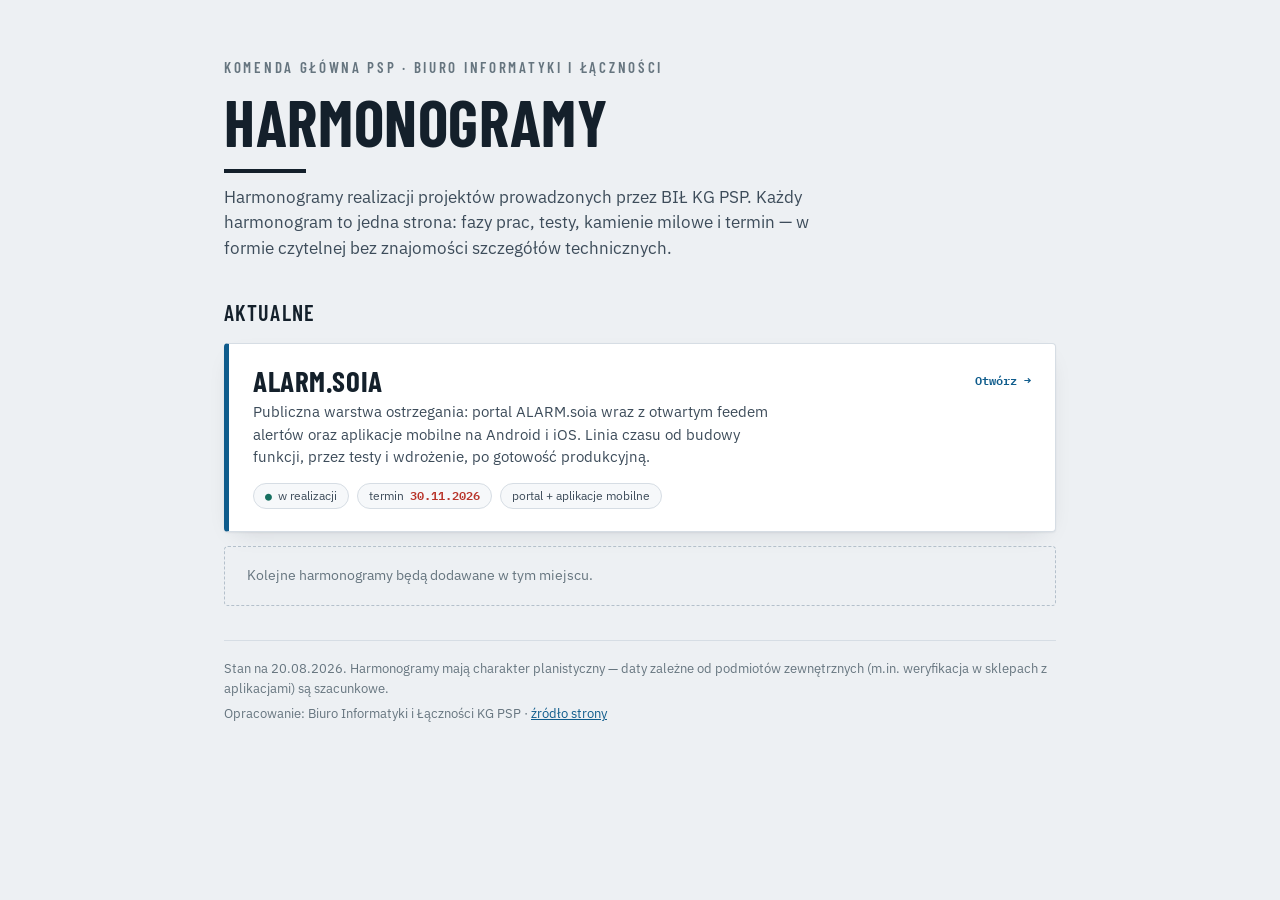
==== index.html @ 96dded9a "Harmonogram ALARM.soia — portal i aplikacje mobilne Strona GitHub Pages z harmonogramem produkcji AL" ====
<!doctype html>
<html lang="pl">
<head>
<meta charset="utf-8">
<meta name="viewport" content="width=device-width, initial-scale=1">
<title>Harmonogramy BIŁ KG PSP</title>
<meta name="description" content="Harmonogramy realizacji projektów prowadzonych przez Biuro Informatyki i Łączności Komendy Głównej Państwowej Straży Pożarnej.">
<meta name="author" content="Biuro Informatyki i Łączności KG PSP">
<meta property="og:type" content="website">
<meta property="og:title" content="Harmonogramy BIŁ KG PSP">
<meta property="og:description" content="Harmonogramy realizacji projektów Biura Informatyki i Łączności KG PSP.">
<meta property="og:url" content="https://kgpsp.github.io/harmonogramy/">
<meta property="og:locale" content="pl_PL">
<link rel="icon" href="data:image/svg+xml,<svg xmlns=%22http://www.w3.org/2000/svg%22 viewBox=%220 0 100 100%22><text y=%22.9em%22 font-size=%2290%22>🗓️</text></svg>">
<link rel="preconnect" href="https://fonts.googleapis.com">
<link rel="preconnect" href="https://fonts.gstatic.com" crossorigin>
<link rel="stylesheet" href="https://fonts.googleapis.com/css2?family=Barlow+Condensed:wght@500;600;700&family=IBM+Plex+Sans:wght@400;500;600&family=IBM+Plex+Mono:wght@400;500;600&display=swap">
<style>
:root{
  --paper:#EDF0F3; --surface:#FFFFFF; --surface-2:#F6F8FA;
  --ink:#14202B; --ink-2:#3D4C5A; --muted:#66757F;
  --rule:#D6DDE4; --rule-strong:#B4C0CB;
  --accent:#0F5C8C; --alarm:#B8342A; --ok:#166F60;
  --shadow:0 1px 2px rgba(20,32,43,.06), 0 8px 24px -12px rgba(20,32,43,.18);
}
@media (prefers-color-scheme: dark){
  :root:not([data-theme="light"]){
    --paper:#0E141A; --surface:#161E26; --surface-2:#1B242D;
    --ink:#E7ECF1; --ink-2:#C2CCD6; --muted:#93A2AF;
    --rule:#2A3742; --rule-strong:#3D4E5C;
    --accent:#5AA9DC; --alarm:#E4786B; --ok:#4CBDA4;
    --shadow:0 1px 2px rgba(0,0,0,.4), 0 10px 30px -14px rgba(0,0,0,.7);
  }
}
:root[data-theme="dark"]{
  --paper:#0E141A; --surface:#161E26; --surface-2:#1B242D;
  --ink:#E7ECF1; --ink-2:#C2CCD6; --muted:#93A2AF;
  --rule:#2A3742; --rule-strong:#3D4E5C;
  --accent:#5AA9DC; --alarm:#E4786B; --ok:#4CBDA4;
  --shadow:0 1px 2px rgba(0,0,0,.4), 0 10px 30px -14px rgba(0,0,0,.7);
}
*{box-sizing:border-box}
body{
  margin:0;background:var(--paper);color:var(--ink);
  font-family:"IBM Plex Sans","Segoe UI",system-ui,sans-serif;font-size:15px;line-height:1.55;
  -webkit-font-smoothing:antialiased;
}
.wrap{max-width:880px;margin:0 auto;padding:56px 24px 72px;display:flex;flex-direction:column;gap:34px}
h1,h2{margin:0;font-family:"Barlow Condensed","Arial Narrow",sans-serif;text-wrap:balance}
h1{font-size:clamp(40px,7vw,64px);font-weight:700;line-height:.96;text-transform:uppercase;letter-spacing:.01em}
h2{font-size:22px;font-weight:600;text-transform:uppercase;letter-spacing:.05em}
p{margin:0}
.eyebrow{font-family:"Barlow Condensed",sans-serif;font-size:15px;font-weight:600;text-transform:uppercase;letter-spacing:.18em;color:var(--muted)}
.title-rule{height:4px;background:var(--ink);width:82px;margin-top:4px}
.lead{max-width:62ch;color:var(--ink-2);font-size:16.5px}

.list{display:flex;flex-direction:column;gap:14px}
.card{
  display:block;text-decoration:none;color:inherit;
  background:var(--surface);border:1px solid var(--rule);border-left:5px solid var(--accent);
  border-radius:4px;box-shadow:var(--shadow);padding:22px 24px;
  display:grid;grid-template-columns:1fr auto;gap:6px 20px;align-items:start;
  transition:border-color .15s ease, transform .15s ease;
}
.card:hover,.card:focus-visible{border-color:var(--rule-strong);border-left-color:var(--accent);transform:translateY(-1px)}
.card:focus-visible{outline:2px solid var(--accent);outline-offset:3px}
.card .n{font-family:"Barlow Condensed",sans-serif;font-size:29px;font-weight:700;line-height:1;text-transform:uppercase;letter-spacing:.02em}
.card .d{grid-column:1;color:var(--ink-2);font-size:14.5px;max-width:58ch}
.card .meta{grid-column:1;display:flex;flex-wrap:wrap;gap:8px;margin-top:8px}
.card .go{
  grid-row:1;grid-column:2;font-family:"IBM Plex Mono",monospace;font-size:12px;font-weight:600;
  color:var(--accent);white-space:nowrap;padding-top:5px;
}
.tag{
  display:inline-flex;align-items:baseline;gap:6px;border:1px solid var(--rule);border-radius:999px;
  background:var(--surface-2);padding:3px 11px;font-size:12px;color:var(--ink-2);
}
.tag b{font-family:"IBM Plex Mono",monospace;font-size:11.5px;font-weight:600;font-variant-numeric:tabular-nums}
.tag.term b{color:var(--alarm)}
.tag.live b{color:var(--ok)}

.soon{border:1px dashed var(--rule-strong);border-radius:4px;padding:18px 22px;color:var(--muted);font-size:14px;background:transparent}
footer{border-top:1px solid var(--rule);padding-top:18px;color:var(--muted);font-size:12.5px;display:flex;flex-direction:column;gap:6px}
footer a{color:var(--accent)}
@media (max-width:560px){
  .wrap{padding:36px 16px 56px}
  .card{grid-template-columns:1fr}
  .card .go{grid-row:auto;grid-column:1;padding-top:2px}
}
</style>
</head>
<body>
<div class="wrap">

  <header style="display:flex;flex-direction:column;gap:12px">
    <p class="eyebrow">Komenda Główna PSP · Biuro Informatyki i Łączności</p>
    <h1>Harmonogramy</h1>
    <div class="title-rule"></div>
    <p class="lead">Harmonogramy realizacji projektów prowadzonych przez BIŁ KG PSP. Każdy harmonogram to jedna strona: fazy prac, testy, kamienie milowe i termin — w formie czytelnej bez znajomości szczegółów technicznych.</p>
  </header>

  <section class="list">
    <h2>Aktualne</h2>
    <a class="card" href="alarm-soia/">
      <span class="n">ALARM.soia</span>
      <span class="go">Otwórz →</span>
      <span class="d">Publiczna warstwa ostrzegania: portal ALARM.soia wraz z otwartym feedem alertów oraz aplikacje mobilne na Android i iOS. Linia czasu od budowy funkcji, przez testy i wdrożenie, po gotowość produkcyjną.</span>
      <span class="meta">
        <span class="tag live"><b>●</b> w realizacji</span>
        <span class="tag term">termin <b>30.11.2026</b></span>
        <span class="tag">portal + aplikacje mobilne</span>
      </span>
    </a>
    <p class="soon">Kolejne harmonogramy będą dodawane w tym miejscu.</p>
  </section>

  <footer>
    <p>Stan na 20.08.2026. Harmonogramy mają charakter planistyczny — daty zależne od podmiotów zewnętrznych (m.in. weryfikacja w sklepach z aplikacjami) są szacunkowe.</p>
    <p>Opracowanie: Biuro Informatyki i Łączności KG PSP · <a href="https://github.com/KGPSP/harmonogramy">źródło strony</a></p>
  </footer>

</div>
</body>
</html>
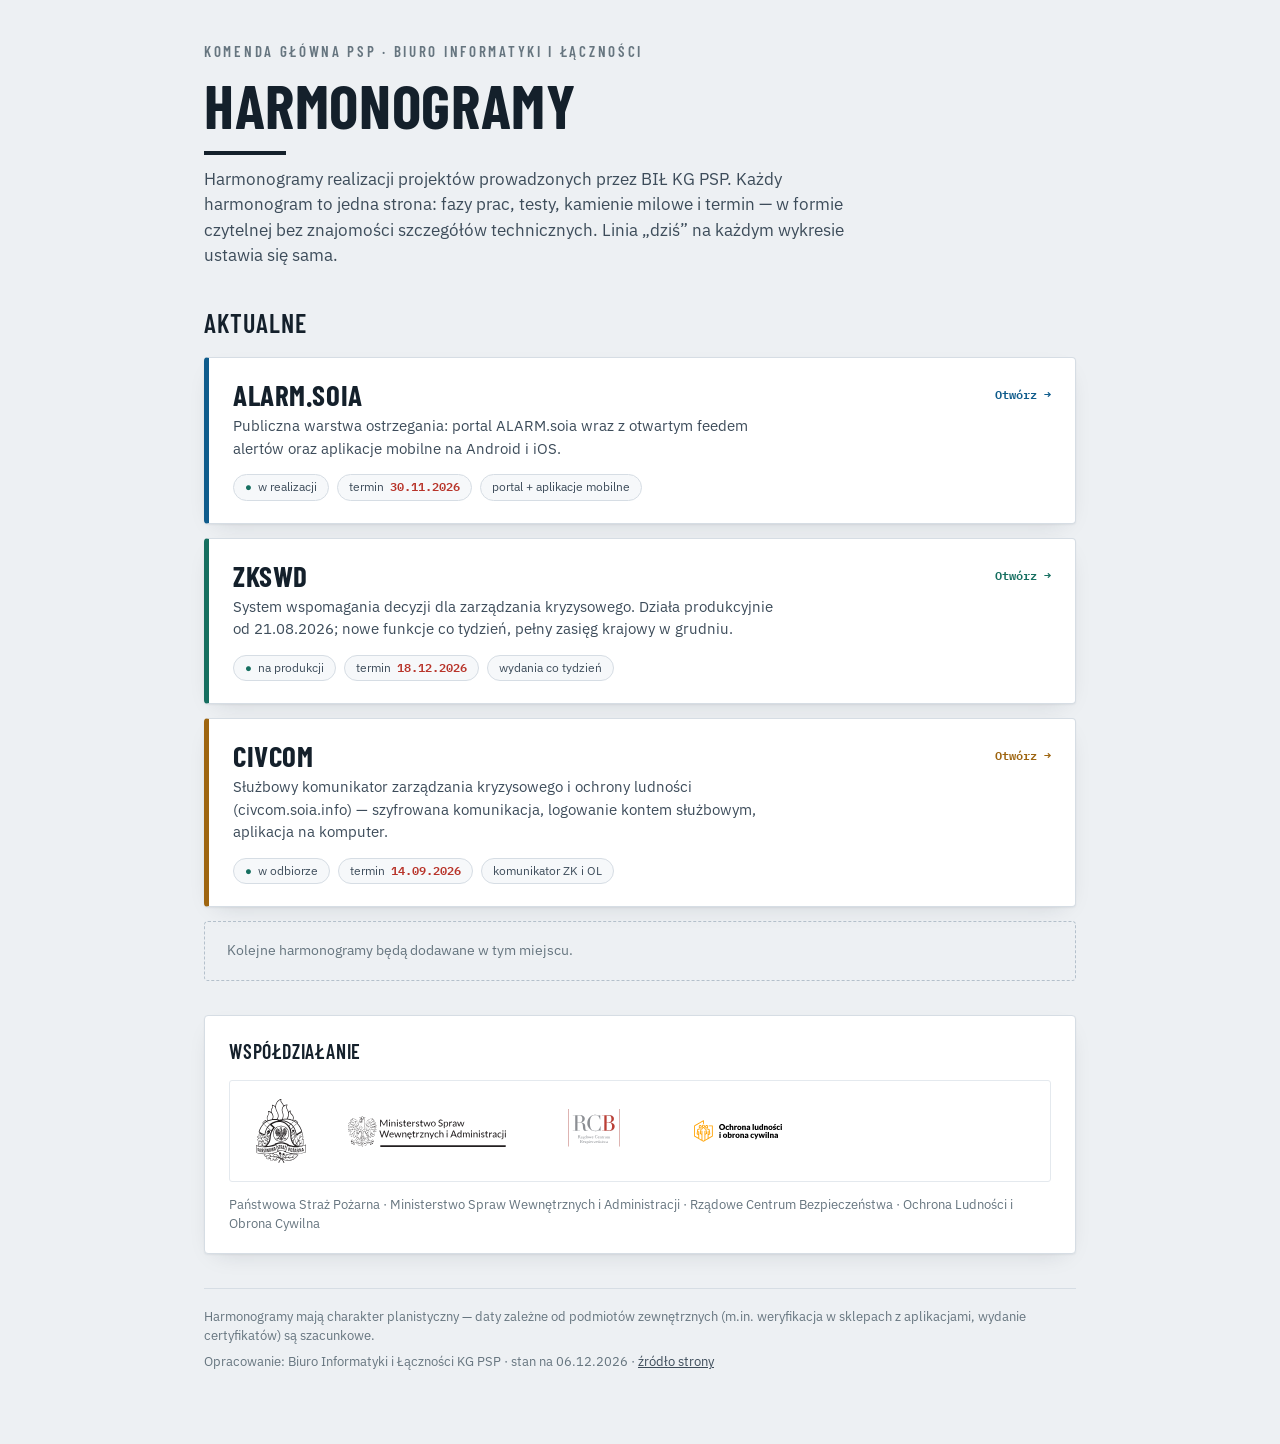
==== commit aed3b62a: "Harmonogramy ZKSWD i CivCom, automatyczna linia „dziś”, logotypy instytucji - ZKSWD: MVP produkcyjny" ====
--- a/index.html
+++ b/index.html
@@ -15,110 +15,100 @@
 <link rel="preconnect" href="https://fonts.googleapis.com">
 <link rel="preconnect" href="https://fonts.gstatic.com" crossorigin>
 <link rel="stylesheet" href="https://fonts.googleapis.com/css2?family=Barlow+Condensed:wght@500;600;700&family=IBM+Plex+Sans:wght@400;500;600&family=IBM+Plex+Mono:wght@400;500;600&display=swap">
+<link rel="stylesheet" href="assets/harmonogram.css">
 <style>
-:root{
-  --paper:#EDF0F3; --surface:#FFFFFF; --surface-2:#F6F8FA;
-  --ink:#14202B; --ink-2:#3D4C5A; --muted:#66757F;
-  --rule:#D6DDE4; --rule-strong:#B4C0CB;
-  --accent:#0F5C8C; --alarm:#B8342A; --ok:#166F60;
-  --shadow:0 1px 2px rgba(20,32,43,.06), 0 8px 24px -12px rgba(20,32,43,.18);
-}
-@media (prefers-color-scheme: dark){
-  :root:not([data-theme="light"]){
-    --paper:#0E141A; --surface:#161E26; --surface-2:#1B242D;
-    --ink:#E7ECF1; --ink-2:#C2CCD6; --muted:#93A2AF;
-    --rule:#2A3742; --rule-strong:#3D4E5C;
-    --accent:#5AA9DC; --alarm:#E4786B; --ok:#4CBDA4;
-    --shadow:0 1px 2px rgba(0,0,0,.4), 0 10px 30px -14px rgba(0,0,0,.7);
+  .wrap{max-width:920px}
+  .list{display:flex;flex-direction:column;gap:14px}
+  .card{
+    text-decoration:none;color:inherit;
+    background:var(--surface);border:1px solid var(--rule);border-left:5px solid var(--c);
+    border-radius:4px;box-shadow:var(--shadow);padding:22px 24px;
+    display:grid;grid-template-columns:1fr auto;gap:6px 20px;align-items:start;
+    transition:border-color .15s ease, transform .15s ease;
   }
-}
-:root[data-theme="dark"]{
-  --paper:#0E141A; --surface:#161E26; --surface-2:#1B242D;
-  --ink:#E7ECF1; --ink-2:#C2CCD6; --muted:#93A2AF;
-  --rule:#2A3742; --rule-strong:#3D4E5C;
-  --accent:#5AA9DC; --alarm:#E4786B; --ok:#4CBDA4;
-  --shadow:0 1px 2px rgba(0,0,0,.4), 0 10px 30px -14px rgba(0,0,0,.7);
-}
-*{box-sizing:border-box}
-body{
-  margin:0;background:var(--paper);color:var(--ink);
-  font-family:"IBM Plex Sans","Segoe UI",system-ui,sans-serif;font-size:15px;line-height:1.55;
-  -webkit-font-smoothing:antialiased;
-}
-.wrap{max-width:880px;margin:0 auto;padding:56px 24px 72px;display:flex;flex-direction:column;gap:34px}
-h1,h2{margin:0;font-family:"Barlow Condensed","Arial Narrow",sans-serif;text-wrap:balance}
-h1{font-size:clamp(40px,7vw,64px);font-weight:700;line-height:.96;text-transform:uppercase;letter-spacing:.01em}
-h2{font-size:22px;font-weight:600;text-transform:uppercase;letter-spacing:.05em}
-p{margin:0}
-.eyebrow{font-family:"Barlow Condensed",sans-serif;font-size:15px;font-weight:600;text-transform:uppercase;letter-spacing:.18em;color:var(--muted)}
-.title-rule{height:4px;background:var(--ink);width:82px;margin-top:4px}
-.lead{max-width:62ch;color:var(--ink-2);font-size:16.5px}
-
-.list{display:flex;flex-direction:column;gap:14px}
-.card{
-  display:block;text-decoration:none;color:inherit;
-  background:var(--surface);border:1px solid var(--rule);border-left:5px solid var(--accent);
-  border-radius:4px;box-shadow:var(--shadow);padding:22px 24px;
-  display:grid;grid-template-columns:1fr auto;gap:6px 20px;align-items:start;
-  transition:border-color .15s ease, transform .15s ease;
-}
-.card:hover,.card:focus-visible{border-color:var(--rule-strong);border-left-color:var(--accent);transform:translateY(-1px)}
-.card:focus-visible{outline:2px solid var(--accent);outline-offset:3px}
-.card .n{font-family:"Barlow Condensed",sans-serif;font-size:29px;font-weight:700;line-height:1;text-transform:uppercase;letter-spacing:.02em}
-.card .d{grid-column:1;color:var(--ink-2);font-size:14.5px;max-width:58ch}
-.card .meta{grid-column:1;display:flex;flex-wrap:wrap;gap:8px;margin-top:8px}
-.card .go{
-  grid-row:1;grid-column:2;font-family:"IBM Plex Mono",monospace;font-size:12px;font-weight:600;
-  color:var(--accent);white-space:nowrap;padding-top:5px;
-}
-.tag{
-  display:inline-flex;align-items:baseline;gap:6px;border:1px solid var(--rule);border-radius:999px;
-  background:var(--surface-2);padding:3px 11px;font-size:12px;color:var(--ink-2);
-}
-.tag b{font-family:"IBM Plex Mono",monospace;font-size:11.5px;font-weight:600;font-variant-numeric:tabular-nums}
-.tag.term b{color:var(--alarm)}
-.tag.live b{color:var(--ok)}
-
-.soon{border:1px dashed var(--rule-strong);border-radius:4px;padding:18px 22px;color:var(--muted);font-size:14px;background:transparent}
-footer{border-top:1px solid var(--rule);padding-top:18px;color:var(--muted);font-size:12.5px;display:flex;flex-direction:column;gap:6px}
-footer a{color:var(--accent)}
-@media (max-width:560px){
-  .wrap{padding:36px 16px 56px}
-  .card{grid-template-columns:1fr}
-  .card .go{grid-row:auto;grid-column:1;padding-top:2px}
-}
+  .card:hover,.card:focus-visible{border-color:var(--rule-strong);transform:translateY(-1px)}
+  .card:focus-visible{outline:2px solid var(--c);outline-offset:3px}
+  .card .n{font-family:"Barlow Condensed",sans-serif;font-size:29px;font-weight:700;line-height:1;text-transform:uppercase;letter-spacing:.02em}
+  .card .d{grid-column:1;color:var(--ink-2);font-size:14.5px;max-width:60ch}
+  .card .meta{grid-column:1;display:flex;flex-wrap:wrap;gap:8px;margin-top:8px}
+  .card .go{grid-row:1;grid-column:2;font-family:"IBM Plex Mono",monospace;font-size:12px;font-weight:600;color:var(--c);white-space:nowrap;padding-top:5px}
+  .tag{display:inline-flex;align-items:baseline;gap:6px;border:1px solid var(--rule);border-radius:999px;background:var(--surface-2);padding:3px 11px;font-size:12px;color:var(--ink-2)}
+  .tag b{font-family:"IBM Plex Mono",monospace;font-size:11.5px;font-weight:600;font-variant-numeric:tabular-nums}
+  .tag.term b{color:var(--alarm)}
+  .tag.live b{color:var(--ok)}
+  .soon{border:1px dashed var(--rule-strong);border-radius:4px;padding:18px 22px;color:var(--muted);font-size:14px}
+  @media (max-width:560px){
+    .card{grid-template-columns:1fr}
+    .card .go{grid-row:auto;grid-column:1;padding-top:2px}
+  }
 </style>
 </head>
 <body>
 <div class="wrap">
 
-  <header style="display:flex;flex-direction:column;gap:12px">
+  <header style="gap:12px">
     <p class="eyebrow">Komenda Główna PSP · Biuro Informatyki i Łączności</p>
     <h1>Harmonogramy</h1>
     <div class="title-rule"></div>
-    <p class="lead">Harmonogramy realizacji projektów prowadzonych przez BIŁ KG PSP. Każdy harmonogram to jedna strona: fazy prac, testy, kamienie milowe i termin — w formie czytelnej bez znajomości szczegółów technicznych.</p>
+    <p class="lead">Harmonogramy realizacji projektów prowadzonych przez BIŁ KG PSP. Każdy harmonogram to jedna strona: fazy prac, testy, kamienie milowe i termin — w formie czytelnej bez znajomości szczegółów technicznych. Linia „dziś” na każdym wykresie ustawia się sama.</p>
   </header>
 
   <section class="list">
     <h2>Aktualne</h2>
-    <a class="card" href="alarm-soia/">
+
+    <a class="card" href="alarm-soia/" style="--c:var(--lane-portal)">
       <span class="n">ALARM.soia</span>
       <span class="go">Otwórz →</span>
-      <span class="d">Publiczna warstwa ostrzegania: portal ALARM.soia wraz z otwartym feedem alertów oraz aplikacje mobilne na Android i iOS. Linia czasu od budowy funkcji, przez testy i wdrożenie, po gotowość produkcyjną.</span>
+      <span class="d">Publiczna warstwa ostrzegania: portal ALARM.soia wraz z otwartym feedem alertów oraz aplikacje mobilne na Android i iOS.</span>
       <span class="meta">
         <span class="tag live"><b>●</b> w realizacji</span>
         <span class="tag term">termin <b>30.11.2026</b></span>
         <span class="tag">portal + aplikacje mobilne</span>
       </span>
     </a>
+
+    <a class="card" href="zkswd/" style="--c:var(--lane-api)">
+      <span class="n">ZKSWD</span>
+      <span class="go">Otwórz →</span>
+      <span class="d">System wspomagania decyzji dla zarządzania kryzysowego. Działa produkcyjnie od 21.08.2026; nowe funkcje co tydzień, pełny zasięg krajowy w grudniu.</span>
+      <span class="meta">
+        <span class="tag live"><b>●</b> na produkcji</span>
+        <span class="tag term">termin <b>18.12.2026</b></span>
+        <span class="tag">wydania co tydzień</span>
+      </span>
+    </a>
+
+    <a class="card" href="civcom/" style="--c:var(--lane-and)">
+      <span class="n">CivCom</span>
+      <span class="go">Otwórz →</span>
+      <span class="d">Służbowy komunikator zarządzania kryzysowego i ochrony ludności (civcom.soia.info) — szyfrowana komunikacja, logowanie kontem służbowym, aplikacja na komputer.</span>
+      <span class="meta">
+        <span class="tag live"><b>●</b> w odbiorze</span>
+        <span class="tag term">termin <b>14.09.2026</b></span>
+        <span class="tag">komunikator ZK i OL</span>
+      </span>
+    </a>
+
     <p class="soon">Kolejne harmonogramy będą dodawane w tym miejscu.</p>
   </section>
 
+  <section class="orgs">
+    <h2>Współdziałanie</h2>
+    <div class="plate">
+      <img class="l-psp" src="assets/logo/psp.svg" alt="Państwowa Straż Pożarna" width="45" height="58" loading="lazy">
+      <img class="l-mswia" src="assets/logo/mswia.svg" alt="Ministerstwo Spraw Wewnętrznych i Administracji" width="143" height="28" loading="lazy">
+      <img class="l-rcb" src="assets/logo/rcb.svg" alt="Rządowe Centrum Bezpieczeństwa" width="82" height="46" loading="lazy">
+      <img class="l-olioc" src="assets/logo/olioc.svg" alt="Ochrona Ludności i Obrona Cywilna" width="100" height="34" loading="lazy">
+    </div>
+    <p class="names">Państwowa Straż Pożarna · Ministerstwo Spraw Wewnętrznych i Administracji · Rządowe Centrum Bezpieczeństwa · Ochrona Ludności i Obrona Cywilna</p>
+  </section>
+
   <footer>
-    <p>Stan na 20.08.2026. Harmonogramy mają charakter planistyczny — daty zależne od podmiotów zewnętrznych (m.in. weryfikacja w sklepach z aplikacjami) są szacunkowe.</p>
-    <p>Opracowanie: Biuro Informatyki i Łączności KG PSP · <a href="https://github.com/KGPSP/harmonogramy">źródło strony</a></p>
+    <p>Harmonogramy mają charakter planistyczny — daty zależne od podmiotów zewnętrznych (m.in. weryfikacja w sklepach z aplikacjami, wydanie certyfikatów) są szacunkowe.</p>
+    <p>Opracowanie: Biuro Informatyki i Łączności KG PSP · <span data-updated>stan na 20.08.2026</span> · <a href="https://github.com/KGPSP/harmonogramy">źródło strony</a></p>
   </footer>
 
 </div>
+<script src="assets/timeline.js"></script>
 </body>
 </html>
--- a/assets/harmonogram.css
+++ b/assets/harmonogram.css
@@ -0,0 +1,326 @@
+/* ==========================================================================
+   Harmonogramy BIŁ KG PSP — wspólny system wizualny
+   Jedna kolumna siatki = jeden tydzień. Kolory pasów przez --lane-*.
+   ========================================================================== */
+
+:root{
+  --paper:#EDF0F3;
+  --surface:#FFFFFF;
+  --surface-2:#F6F8FA;
+  --ink:#14202B;
+  --ink-2:#3D4C5A;
+  --muted:#66757F;
+  --rule:#D6DDE4;
+  --rule-strong:#B4C0CB;
+
+  --lane-portal:#0F5C8C;
+  --lane-api:#166F60;
+  --lane-and:#9E6510;
+  --lane-ios:#AC3529;
+  --lane-qa:#4B4B93;
+  --lane-dep:#4C5A66;
+
+  --alarm:#B8342A;
+  --ok:#166F60;
+  --today:#B8342A;
+
+  --shadow:0 1px 2px rgba(20,32,43,.06), 0 8px 24px -12px rgba(20,32,43,.18);
+  --labelw:264px;
+}
+@media (prefers-color-scheme: dark){
+  :root:not([data-theme="light"]){
+    --paper:#0E141A;
+    --surface:#161E26;
+    --surface-2:#1B242D;
+    --ink:#E7ECF1;
+    --ink-2:#C2CCD6;
+    --muted:#93A2AF;
+    --rule:#2A3742;
+    --rule-strong:#3D4E5C;
+
+    --lane-portal:#5AA9DC;
+    --lane-api:#4CBDA4;
+    --lane-and:#DFA648;
+    --lane-ios:#E4786B;
+    --lane-qa:#9395E2;
+    --lane-dep:#93A3B1;
+
+    --alarm:#E4786B;
+    --ok:#4CBDA4;
+    --today:#E4786B;
+
+    --shadow:0 1px 2px rgba(0,0,0,.4), 0 10px 30px -14px rgba(0,0,0,.7);
+  }
+}
+:root[data-theme="dark"]{
+  --paper:#0E141A;
+  --surface:#161E26;
+  --surface-2:#1B242D;
+  --ink:#E7ECF1;
+  --ink-2:#C2CCD6;
+  --muted:#93A2AF;
+  --rule:#2A3742;
+  --rule-strong:#3D4E5C;
+
+  --lane-portal:#5AA9DC;
+  --lane-api:#4CBDA4;
+  --lane-and:#DFA648;
+  --lane-ios:#E4786B;
+  --lane-qa:#9395E2;
+  --lane-dep:#93A3B1;
+
+  --alarm:#E4786B;
+  --ok:#4CBDA4;
+  --today:#E4786B;
+
+  --shadow:0 1px 2px rgba(0,0,0,.4), 0 10px 30px -14px rgba(0,0,0,.7);
+}
+
+*{box-sizing:border-box}
+body{
+  margin:0;
+  background:var(--paper);
+  color:var(--ink);
+  font-family:"IBM Plex Sans","Segoe UI",system-ui,sans-serif;
+  font-size:15px;
+  line-height:1.55;
+  -webkit-font-smoothing:antialiased;
+}
+.wrap{
+  max-width:1240px;
+  margin:0 auto;
+  padding:40px 24px 72px;
+  display:flex;
+  flex-direction:column;
+  gap:34px;
+}
+
+/* ---------- typografia ---------- */
+h1,h2,h3{margin:0;font-family:"Barlow Condensed","Arial Narrow",sans-serif;text-wrap:balance;letter-spacing:.01em}
+h1{font-size:clamp(38px,6vw,62px);font-weight:700;line-height:.96;text-transform:uppercase}
+h2{font-size:26px;font-weight:600;text-transform:uppercase;letter-spacing:.04em}
+h3{font-size:19px;font-weight:600}
+p{margin:0}
+.eyebrow{
+  font-family:"Barlow Condensed","Arial Narrow",sans-serif;
+  font-size:15px;font-weight:600;text-transform:uppercase;letter-spacing:.18em;
+  color:var(--muted);
+}
+.eyebrow .back{color:var(--muted);text-decoration:none;border-bottom:1px solid transparent}
+.eyebrow .back:hover,.eyebrow .back:focus-visible{color:var(--ink);border-bottom-color:var(--rule-strong)}
+.lead{max-width:66ch;color:var(--ink-2);font-size:16.5px}
+
+/* ---------- nagłówek ---------- */
+header{display:flex;flex-direction:column;gap:14px}
+.title-rule{height:4px;background:var(--ink);width:82px;margin-top:4px}
+
+.facts{
+  display:grid;grid-template-columns:repeat(auto-fit,minmax(180px,1fr));gap:1px;
+  background:var(--rule);border:1px solid var(--rule);border-radius:3px;overflow:hidden;
+  margin-top:10px;
+}
+.fact{background:var(--surface);padding:14px 16px;display:flex;flex-direction:column;gap:3px}
+.fact .k{font-size:11.5px;text-transform:uppercase;letter-spacing:.11em;color:var(--muted);font-weight:600}
+.fact .v{font-family:"Barlow Condensed","Arial Narrow",sans-serif;font-size:29px;font-weight:700;line-height:1.05;font-variant-numeric:tabular-nums}
+.fact .n{font-size:12.5px;color:var(--muted)}
+.fact.is-critical .v{color:var(--alarm)}
+
+/* ---------- chipy „za nami” ---------- */
+.done{display:flex;flex-wrap:wrap;gap:8px;align-items:center}
+.chip{
+  display:inline-flex;align-items:baseline;gap:8px;
+  border:1px solid var(--rule);border-radius:999px;background:var(--surface);
+  padding:5px 13px 5px 11px;font-size:13px;color:var(--ink-2);
+}
+.chip b{font-family:"IBM Plex Mono",monospace;font-size:12px;font-weight:600;color:var(--ok);font-variant-numeric:tabular-nums}
+
+/* ---------- wykres ---------- */
+.chart-card{
+  background:var(--surface);border:1px solid var(--rule);border-radius:4px;
+  box-shadow:var(--shadow);overflow:hidden;
+}
+.chart-head{
+  display:flex;flex-wrap:wrap;gap:12px 24px;align-items:baseline;justify-content:space-between;
+  padding:18px 20px;border-bottom:1px solid var(--rule);
+}
+.chart-note{font-size:13px;color:var(--muted)}
+.scroll{overflow-x:auto;overflow-y:hidden}
+.chart{position:relative;padding:0 20px 22px}
+
+.months,.weeks,.row{
+  display:grid;
+  grid-template-columns:var(--labelw) repeat(var(--weeks),1fr);
+  align-items:center;
+}
+.months{padding-top:16px}
+.months .m{
+  font-family:"Barlow Condensed",sans-serif;font-weight:600;font-size:16px;
+  text-transform:uppercase;letter-spacing:.13em;color:var(--ink-2);
+  border-left:1px solid var(--rule-strong);padding:2px 0 2px 9px;
+}
+.weeks{padding-bottom:10px}
+.weeks .w{
+  font-family:"IBM Plex Mono",monospace;font-size:10px;color:var(--muted);
+  padding-left:5px;font-variant-numeric:tabular-nums;white-space:nowrap;
+}
+
+/* ---------- rytm wydań (harmonogram iteracyjny) ---------- */
+.rel-rail{position:relative;height:40px;margin-left:var(--labelw);margin-bottom:4px}
+.rel-line{position:absolute;left:0;right:0;bottom:7px;height:1px;background:var(--rule)}
+.rel{position:absolute;bottom:0;transform:translateX(-50%);display:flex;flex-direction:column;align-items:center;gap:4px}
+.rel-n{
+  font-family:"IBM Plex Mono",monospace;font-size:9.5px;font-weight:600;color:var(--muted);
+  font-variant-numeric:tabular-nums;letter-spacing:.02em;
+}
+.rel-tick{width:2px;height:9px;border-radius:1px;background:var(--rule-strong)}
+.rel.is-mvp .rel-n{color:var(--ok)}
+.rel.is-mvp .rel-tick{width:3px;height:13px;background:var(--ok)}
+
+/* ---------- szyna kamieni milowych ---------- */
+.rail{position:relative;height:132px;margin-bottom:2px}
+.rail-track{position:absolute;left:var(--labelw);right:0;top:0;bottom:0}
+.rail-line{position:absolute;left:0;right:0;bottom:12px;height:1px;background:var(--rule-strong)}
+.ms{position:absolute;bottom:6px;transform:translateX(-50%);display:flex;flex-direction:column;align-items:center;gap:5px;width:152px}
+.ms.raise{bottom:44px}
+.ms.raise::after{content:"";position:absolute;bottom:-38px;left:50%;width:1px;height:38px;background:var(--rule-strong)}
+.ms .lbl{order:-1;text-align:center;font-size:11.5px;line-height:1.25;color:var(--ink-2)}
+.ms .lbl .d{display:block;font-family:"IBM Plex Mono",monospace;font-size:11px;font-weight:600;color:var(--ink);font-variant-numeric:tabular-nums}
+.ms .dot{width:11px;height:11px;background:var(--ink);transform:rotate(45deg);border-radius:1px}
+.ms.is-critical .dot{background:var(--alarm)}
+.ms.is-critical .lbl .d{color:var(--alarm)}
+.ms.is-final .dot{width:13px;height:13px;background:var(--alarm);box-shadow:0 0 0 4px color-mix(in srgb,var(--alarm) 18%,transparent)}
+.ms.edge-r{transform:translateX(-74%)}
+.ms.edge-l{transform:translateX(-16%)}
+
+/* ---------- pasy ---------- */
+.lanes{position:relative}
+.grid-bg{position:absolute;left:var(--labelw);right:0;top:0;bottom:0;pointer-events:none;z-index:0}
+.grid-bg .gl{position:absolute;top:0;bottom:0;width:1px;background:var(--rule)}
+.grid-bg .gl.strong{background:var(--rule-strong)}
+.today{position:absolute;top:-24px;bottom:0;width:2px;background:var(--today);z-index:3;pointer-events:none}
+.today[hidden]{display:none}
+.today::after{
+  content:"DZIŚ · " attr(data-label);position:absolute;bottom:6px;left:7px;
+  font-family:"Barlow Condensed",sans-serif;font-size:12px;font-weight:700;letter-spacing:.1em;
+  color:var(--today);white-space:nowrap;
+}
+
+.lane{position:relative;z-index:1;border-top:1px solid var(--rule)}
+.lane-title{display:grid;grid-template-columns:var(--labelw) 1fr;align-items:center;padding:11px 0 5px}
+.lane-title .t{display:flex;align-items:center;gap:9px;font-family:"Barlow Condensed",sans-serif;font-weight:700;font-size:17px;text-transform:uppercase;letter-spacing:.06em}
+.lane-title .swatch{width:10px;height:18px;border-radius:1px;background:var(--c)}
+.lane-title .meta{font-size:12px;color:var(--muted);padding-left:8px}
+
+.row{min-height:34px;padding:1px 0}
+.row .name{
+  padding-right:16px;font-size:13.2px;color:var(--ink-2);line-height:1.3;
+  display:flex;flex-direction:column;gap:1px;
+}
+.row .name .dates{font-family:"IBM Plex Mono",monospace;font-size:10.5px;color:var(--muted);font-variant-numeric:tabular-nums}
+.bar{
+  grid-column:var(--s)/var(--e);
+  height:20px;border-radius:2px;
+  background:color-mix(in srgb,var(--c) 28%,var(--surface));
+  border-left:3px solid var(--c);
+  border-top:1px solid color-mix(in srgb,var(--c) 34%,var(--surface));
+  border-right:1px solid color-mix(in srgb,var(--c) 34%,var(--surface));
+  border-bottom:1px solid color-mix(in srgb,var(--c) 34%,var(--surface));
+  transform-origin:left center;
+}
+.bar.solid{background:color-mix(in srgb,var(--c) 62%,var(--surface))}
+.bar.blocker{
+  background:repeating-linear-gradient(45deg,
+    color-mix(in srgb,var(--alarm) 34%,var(--surface)) 0 6px,
+    color-mix(in srgb,var(--alarm) 12%,var(--surface)) 6px 12px);
+  border-left:3px solid var(--alarm);
+  border-top-color:color-mix(in srgb,var(--alarm) 40%,var(--surface));
+  border-right-color:color-mix(in srgb,var(--alarm) 40%,var(--surface));
+  border-bottom-color:color-mix(in srgb,var(--alarm) 40%,var(--surface));
+}
+.row.is-blocked .name{color:var(--alarm);font-weight:500}
+
+@media (prefers-reduced-motion: no-preference){
+  .bar{animation:grow .5s cubic-bezier(.22,.7,.3,1) both}
+  @keyframes grow{from{transform:scaleX(.02);opacity:.2}to{transform:scaleX(1);opacity:1}}
+}
+
+/* ---------- legenda ---------- */
+.legend{display:flex;flex-wrap:wrap;gap:8px 22px;padding:14px 20px;border-top:1px solid var(--rule);background:var(--surface-2);font-size:12.5px;color:var(--muted)}
+.legend span{display:inline-flex;align-items:center;gap:7px}
+.legend i{width:20px;height:11px;border-radius:2px;display:inline-block;border-left:3px solid var(--ink)}
+.legend i.plain{background:color-mix(in srgb,var(--lane-portal) 28%,var(--surface));border-left-color:var(--lane-portal)}
+.legend i.solidx{background:color-mix(in srgb,var(--lane-portal) 62%,var(--surface));border-left-color:var(--lane-portal)}
+.legend i.hatch{background:repeating-linear-gradient(45deg,color-mix(in srgb,var(--alarm) 34%,var(--surface)) 0 5px,color-mix(in srgb,var(--alarm) 12%,var(--surface)) 5px 10px);border-left-color:var(--alarm)}
+.legend i.diamond{width:11px;height:11px;border:0;background:var(--ink);transform:rotate(45deg);border-radius:1px}
+.legend i.tick{width:3px;height:13px;border:0;border-radius:1px;background:var(--ok)}
+.legend .lg-today{color:var(--today);font-weight:600}
+
+/* ---------- blok wyróżniony (ścieżka krytyczna / zasada działania) ---------- */
+.critical{
+  background:var(--surface);border:1px solid var(--rule);border-left:5px solid var(--alarm);
+  border-radius:4px;padding:22px 24px;display:flex;flex-direction:column;gap:16px;box-shadow:var(--shadow);
+}
+.critical.neutral{border-left-color:var(--lane-api)}
+.critical .hd{display:flex;flex-wrap:wrap;gap:10px 16px;align-items:baseline}
+.critical .tag{
+  font-family:"Barlow Condensed",sans-serif;font-size:13px;font-weight:700;letter-spacing:.14em;
+  text-transform:uppercase;color:var(--alarm);border:1px solid var(--alarm);border-radius:2px;padding:1px 8px;
+}
+.critical.neutral .tag{color:var(--lane-api);border-color:var(--lane-api)}
+.chain{display:flex;flex-wrap:wrap;gap:0;align-items:stretch;margin-top:2px}
+.step{
+  flex:1 1 150px;min-width:150px;background:var(--surface-2);border:1px solid var(--rule);
+  padding:11px 13px;display:flex;flex-direction:column;gap:3px;position:relative;
+}
+.step + .step{border-left:0}
+.step .sn{font-family:"IBM Plex Mono",monospace;font-size:10.5px;letter-spacing:.08em;color:var(--muted);text-transform:uppercase}
+.step .st{font-size:13.5px;font-weight:500;line-height:1.3}
+.step .sd{font-family:"IBM Plex Mono",monospace;font-size:11.5px;color:var(--ink-2);font-variant-numeric:tabular-nums}
+.step.first{background:color-mix(in srgb,var(--alarm) 12%,var(--surface));border-color:color-mix(in srgb,var(--alarm) 40%,var(--surface))}
+.step.last{background:color-mix(in srgb,var(--ok) 12%,var(--surface));border-color:color-mix(in srgb,var(--ok) 38%,var(--surface))}
+.critical.neutral .step.first{background:color-mix(in srgb,var(--lane-api) 12%,var(--surface));border-color:color-mix(in srgb,var(--lane-api) 38%,var(--surface))}
+
+/* ---------- tabele ---------- */
+.panel{background:var(--surface);border:1px solid var(--rule);border-radius:4px;box-shadow:var(--shadow);overflow:hidden}
+.panel > h2{padding:18px 22px 14px}
+.tablewrap{overflow-x:auto}
+table{width:100%;border-collapse:collapse;min-width:640px}
+th,td{text-align:left;padding:11px 22px;border-top:1px solid var(--rule);vertical-align:top;font-size:13.6px}
+th{
+  font-family:"Barlow Condensed",sans-serif;font-size:13.5px;font-weight:600;text-transform:uppercase;
+  letter-spacing:.1em;color:var(--muted);background:var(--surface-2);
+}
+td.sev{white-space:nowrap;font-weight:600}
+.pill{display:inline-block;padding:1px 9px;border-radius:999px;font-size:11.5px;font-weight:600;text-transform:uppercase;font-family:"Barlow Condensed",sans-serif;letter-spacing:.09em}
+.pill.hi{background:color-mix(in srgb,var(--alarm) 16%,var(--surface));color:var(--alarm);border:1px solid color-mix(in srgb,var(--alarm) 40%,var(--surface))}
+.pill.md{background:color-mix(in srgb,var(--lane-and) 16%,var(--surface));color:var(--lane-and);border:1px solid color-mix(in srgb,var(--lane-and) 40%,var(--surface))}
+.pill.lo{background:color-mix(in srgb,var(--ok) 14%,var(--surface));color:var(--ok);border:1px solid color-mix(in srgb,var(--ok) 36%,var(--surface))}
+
+/* ---------- pasek instytucji ---------- */
+.orgs{
+  background:var(--surface);border:1px solid var(--rule);border-radius:4px;
+  box-shadow:var(--shadow);padding:20px 24px;display:flex;flex-direction:column;gap:13px;
+}
+.orgs h2{font-size:20px}
+.orgs .plate{
+  background:#FFFFFF;border:1px solid #E4E9EE;border-radius:3px;
+  padding:18px 26px;display:flex;flex-wrap:wrap;align-items:center;gap:22px 42px;
+}
+.orgs .plate img{display:block;width:auto;max-width:100%}
+.orgs .plate img.l-psp{height:64px}
+.orgs .plate img.l-mswia{height:31px}
+.orgs .plate img.l-rcb{height:52px}
+.orgs .plate img.l-olioc{height:38px}
+.orgs .names{font-size:12.5px;color:var(--muted);line-height:1.5}
+@media (max-width:560px){
+  .orgs .plate{gap:18px 26px;padding:16px 18px;justify-content:center}
+}
+
+footer{border-top:1px solid var(--rule);padding-top:18px;color:var(--muted);font-size:12.5px;display:flex;flex-direction:column;gap:7px}
+footer b{color:var(--ink-2);font-weight:600}
+footer a{color:var(--ink-2)}
+
+@media (max-width:640px){
+  .wrap{padding:28px 14px 56px;gap:26px}
+  :root{--labelw:230px}
+}
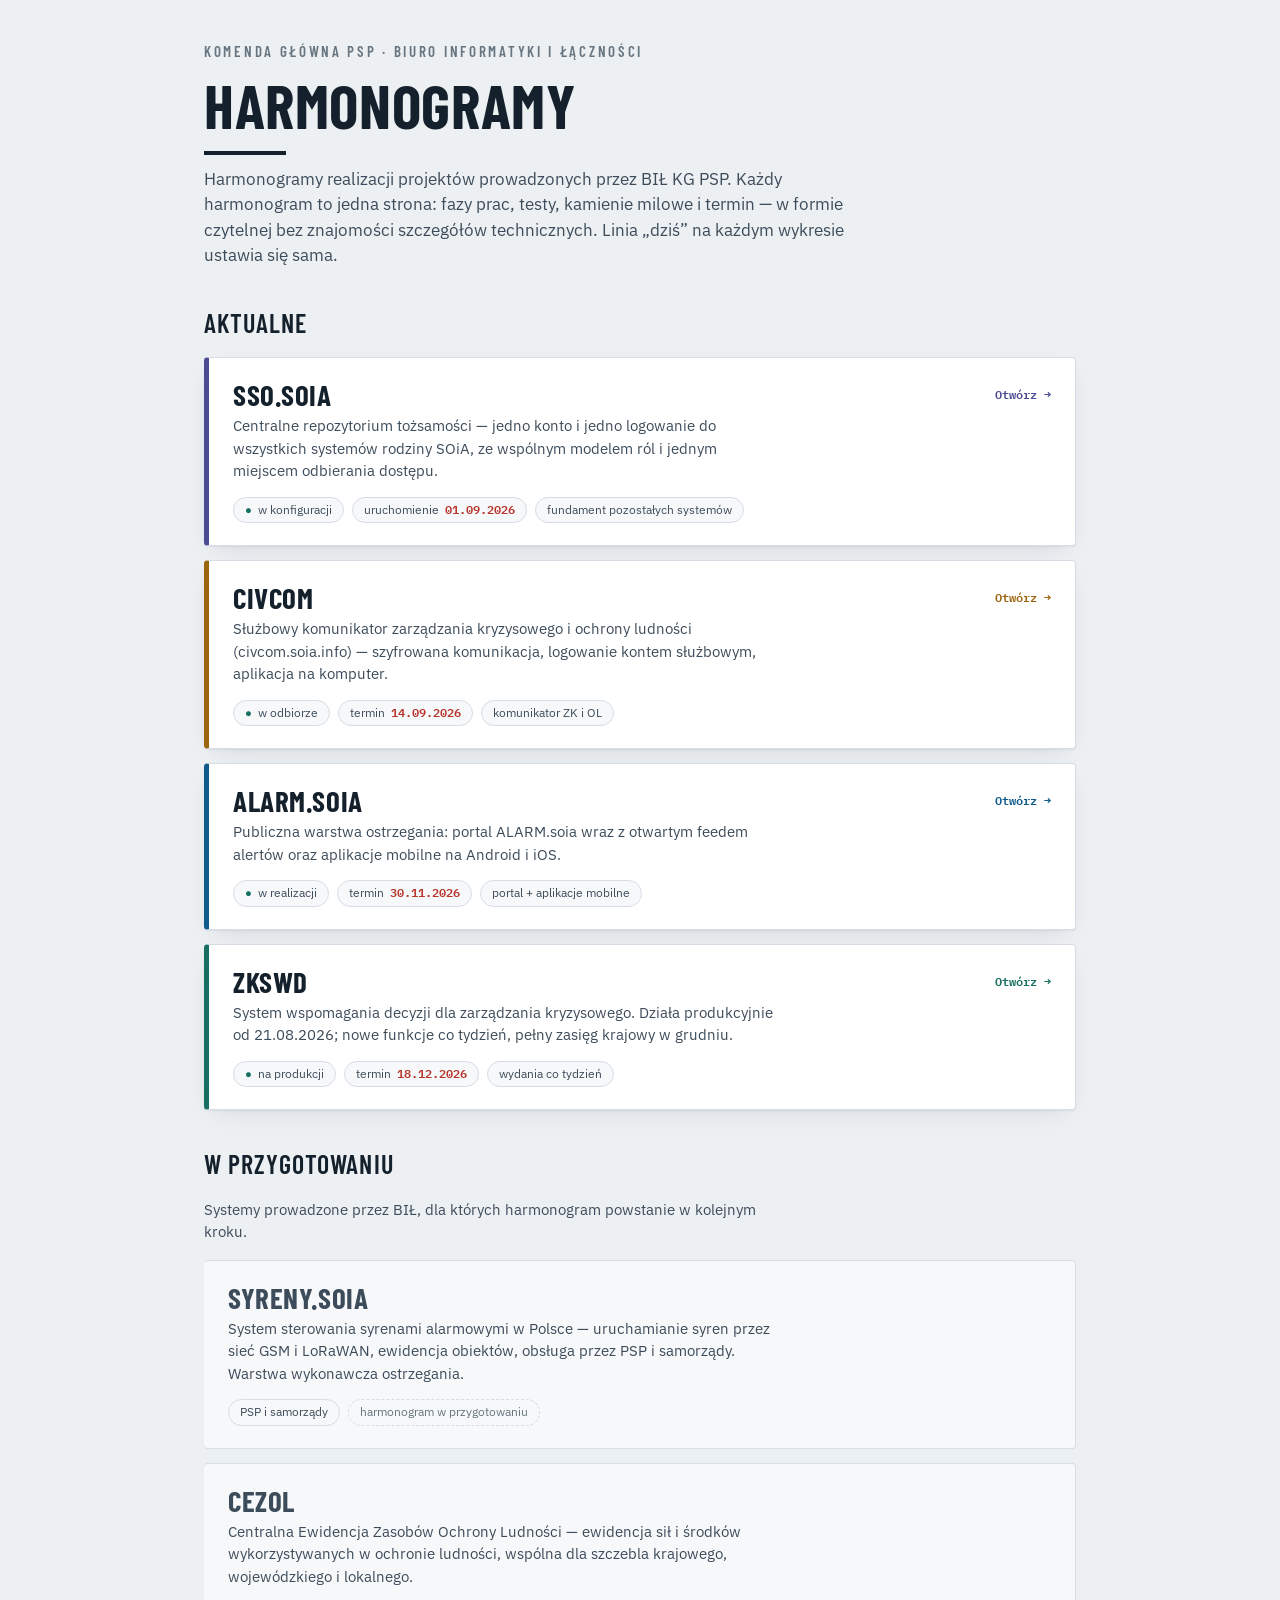
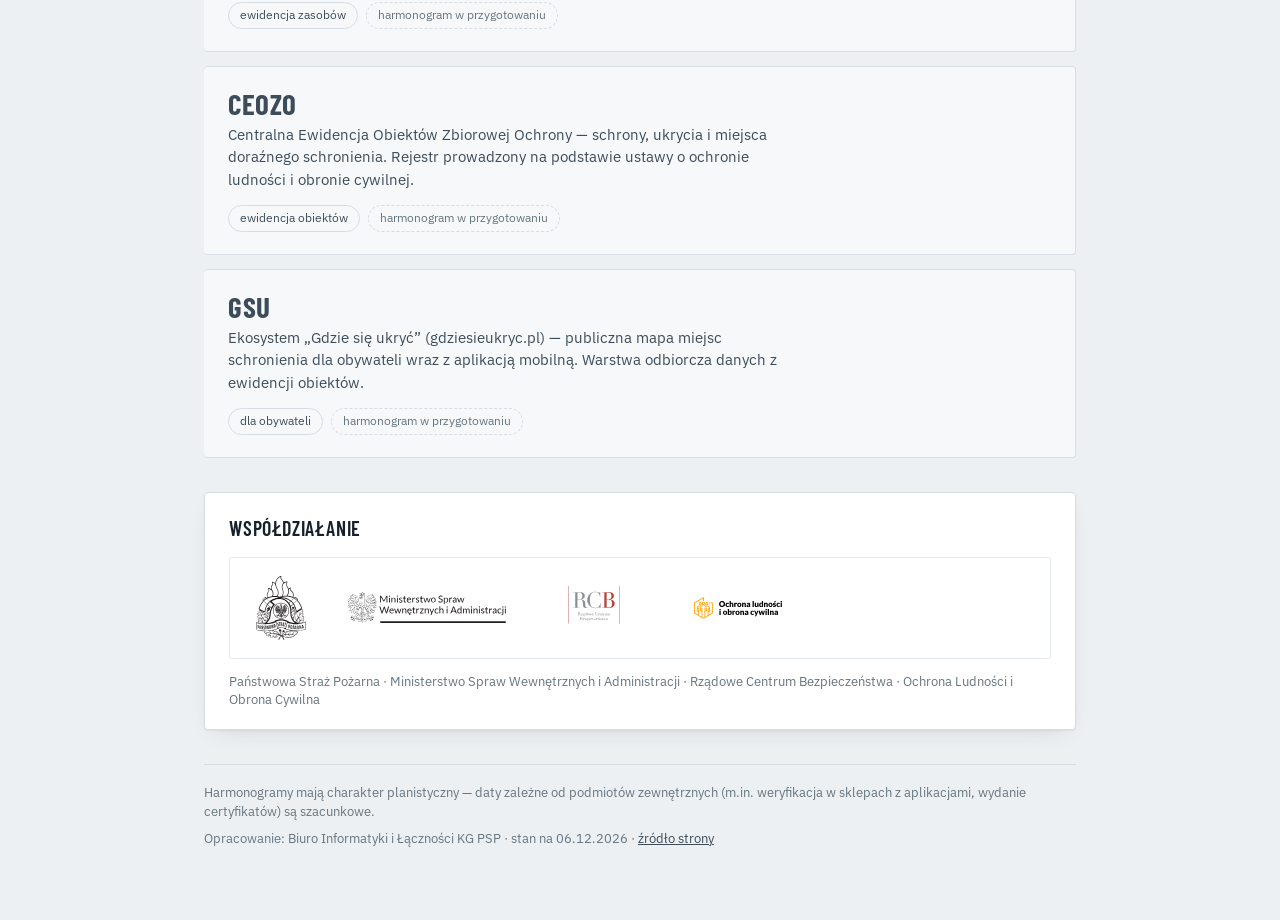
==== commit 5fcffb59: "Harmonogram sso.soia i karty systemów w przygotowaniu - sso.soia — centralne repozytorium tożsamości" ====
--- a/index.html
+++ b/index.html
@@ -36,6 +36,11 @@
   .tag b{font-family:"IBM Plex Mono",monospace;font-size:11.5px;font-weight:600;font-variant-numeric:tabular-nums}
   .tag.term b{color:var(--alarm)}
   .tag.live b{color:var(--ok)}
+  .card--wip{border-left-color:var(--rule-strong);background:var(--surface-2);box-shadow:none;cursor:default}
+  .card--wip:hover{transform:none;border-color:var(--rule);border-left-color:var(--rule-strong)}
+  .card--wip .n{color:var(--ink-2)}
+  .card--wip .d{max-width:62ch}
+  .tag.wip{border-style:dashed;color:var(--muted)}
   .soon{border:1px dashed var(--rule-strong);border-radius:4px;padding:18px 22px;color:var(--muted);font-size:14px}
   @media (max-width:560px){
     .card{grid-template-columns:1fr}
@@ -55,6 +60,28 @@
 
   <section class="list">
     <h2>Aktualne</h2>
+
+    <a class="card" href="sso-soia/" style="--c:var(--lane-qa)">
+      <span class="n">sso.soia</span>
+      <span class="go">Otwórz →</span>
+      <span class="d">Centralne repozytorium tożsamości — jedno konto i jedno logowanie do wszystkich systemów rodziny SOiA, ze wspólnym modelem ról i jednym miejscem odbierania dostępu.</span>
+      <span class="meta">
+        <span class="tag live"><b>●</b> w konfiguracji</span>
+        <span class="tag term">uruchomienie <b>01.09.2026</b></span>
+        <span class="tag">fundament pozostałych systemów</span>
+      </span>
+    </a>
+
+    <a class="card" href="civcom/" style="--c:var(--lane-and)">
+      <span class="n">CivCom</span>
+      <span class="go">Otwórz →</span>
+      <span class="d">Służbowy komunikator zarządzania kryzysowego i ochrony ludności (civcom.soia.info) — szyfrowana komunikacja, logowanie kontem służbowym, aplikacja na komputer.</span>
+      <span class="meta">
+        <span class="tag live"><b>●</b> w odbiorze</span>
+        <span class="tag term">termin <b>14.09.2026</b></span>
+        <span class="tag">komunikator ZK i OL</span>
+      </span>
+    </a>
 
     <a class="card" href="alarm-soia/" style="--c:var(--lane-portal)">
       <span class="n">ALARM.soia</span>
@@ -77,19 +104,47 @@
         <span class="tag">wydania co tydzień</span>
       </span>
     </a>
+  </section>
 
-    <a class="card" href="civcom/" style="--c:var(--lane-and)">
-      <span class="n">CivCom</span>
-      <span class="go">Otwórz →</span>
-      <span class="d">Służbowy komunikator zarządzania kryzysowego i ochrony ludności (civcom.soia.info) — szyfrowana komunikacja, logowanie kontem służbowym, aplikacja na komputer.</span>
+  <section class="list">
+    <h2>W przygotowaniu</h2>
+    <p class="lead" style="font-size:14.5px;margin-bottom:2px">Systemy prowadzone przez BIŁ, dla których harmonogram powstanie w kolejnym kroku.</p>
+
+    <div class="card card--wip">
+      <span class="n">SYRENY.soia</span>
+      <span class="d">System sterowania syrenami alarmowymi w Polsce — uruchamianie syren przez sieć GSM i LoRaWAN, ewidencja obiektów, obsługa przez PSP i samorządy. Warstwa wykonawcza ostrzegania.</span>
       <span class="meta">
-        <span class="tag live"><b>●</b> w odbiorze</span>
-        <span class="tag term">termin <b>14.09.2026</b></span>
-        <span class="tag">komunikator ZK i OL</span>
+        <span class="tag">PSP i samorządy</span>
+        <span class="tag wip">harmonogram w przygotowaniu</span>
       </span>
-    </a>
+    </div>
 
-    <p class="soon">Kolejne harmonogramy będą dodawane w tym miejscu.</p>
+    <div class="card card--wip">
+      <span class="n">CEZOL</span>
+      <span class="d">Centralna Ewidencja Zasobów Ochrony Ludności — ewidencja sił i środków wykorzystywanych w ochronie ludności, wspólna dla szczebla krajowego, wojewódzkiego i lokalnego.</span>
+      <span class="meta">
+        <span class="tag">ewidencja zasobów</span>
+        <span class="tag wip">harmonogram w przygotowaniu</span>
+      </span>
+    </div>
+
+    <div class="card card--wip">
+      <span class="n">CEOZO</span>
+      <span class="d">Centralna Ewidencja Obiektów Zbiorowej Ochrony — schrony, ukrycia i miejsca doraźnego schronienia. Rejestr prowadzony na podstawie ustawy o ochronie ludności i obronie cywilnej.</span>
+      <span class="meta">
+        <span class="tag">ewidencja obiektów</span>
+        <span class="tag wip">harmonogram w przygotowaniu</span>
+      </span>
+    </div>
+
+    <div class="card card--wip">
+      <span class="n">GSU</span>
+      <span class="d">Ekosystem „Gdzie się ukryć” (gdziesieukryc.pl) — publiczna mapa miejsc schronienia dla obywateli wraz z aplikacją mobilną. Warstwa odbiorcza danych z ewidencji obiektów.</span>
+      <span class="meta">
+        <span class="tag">dla obywateli</span>
+        <span class="tag wip">harmonogram w przygotowaniu</span>
+      </span>
+    </div>
   </section>
 
   <section class="orgs">
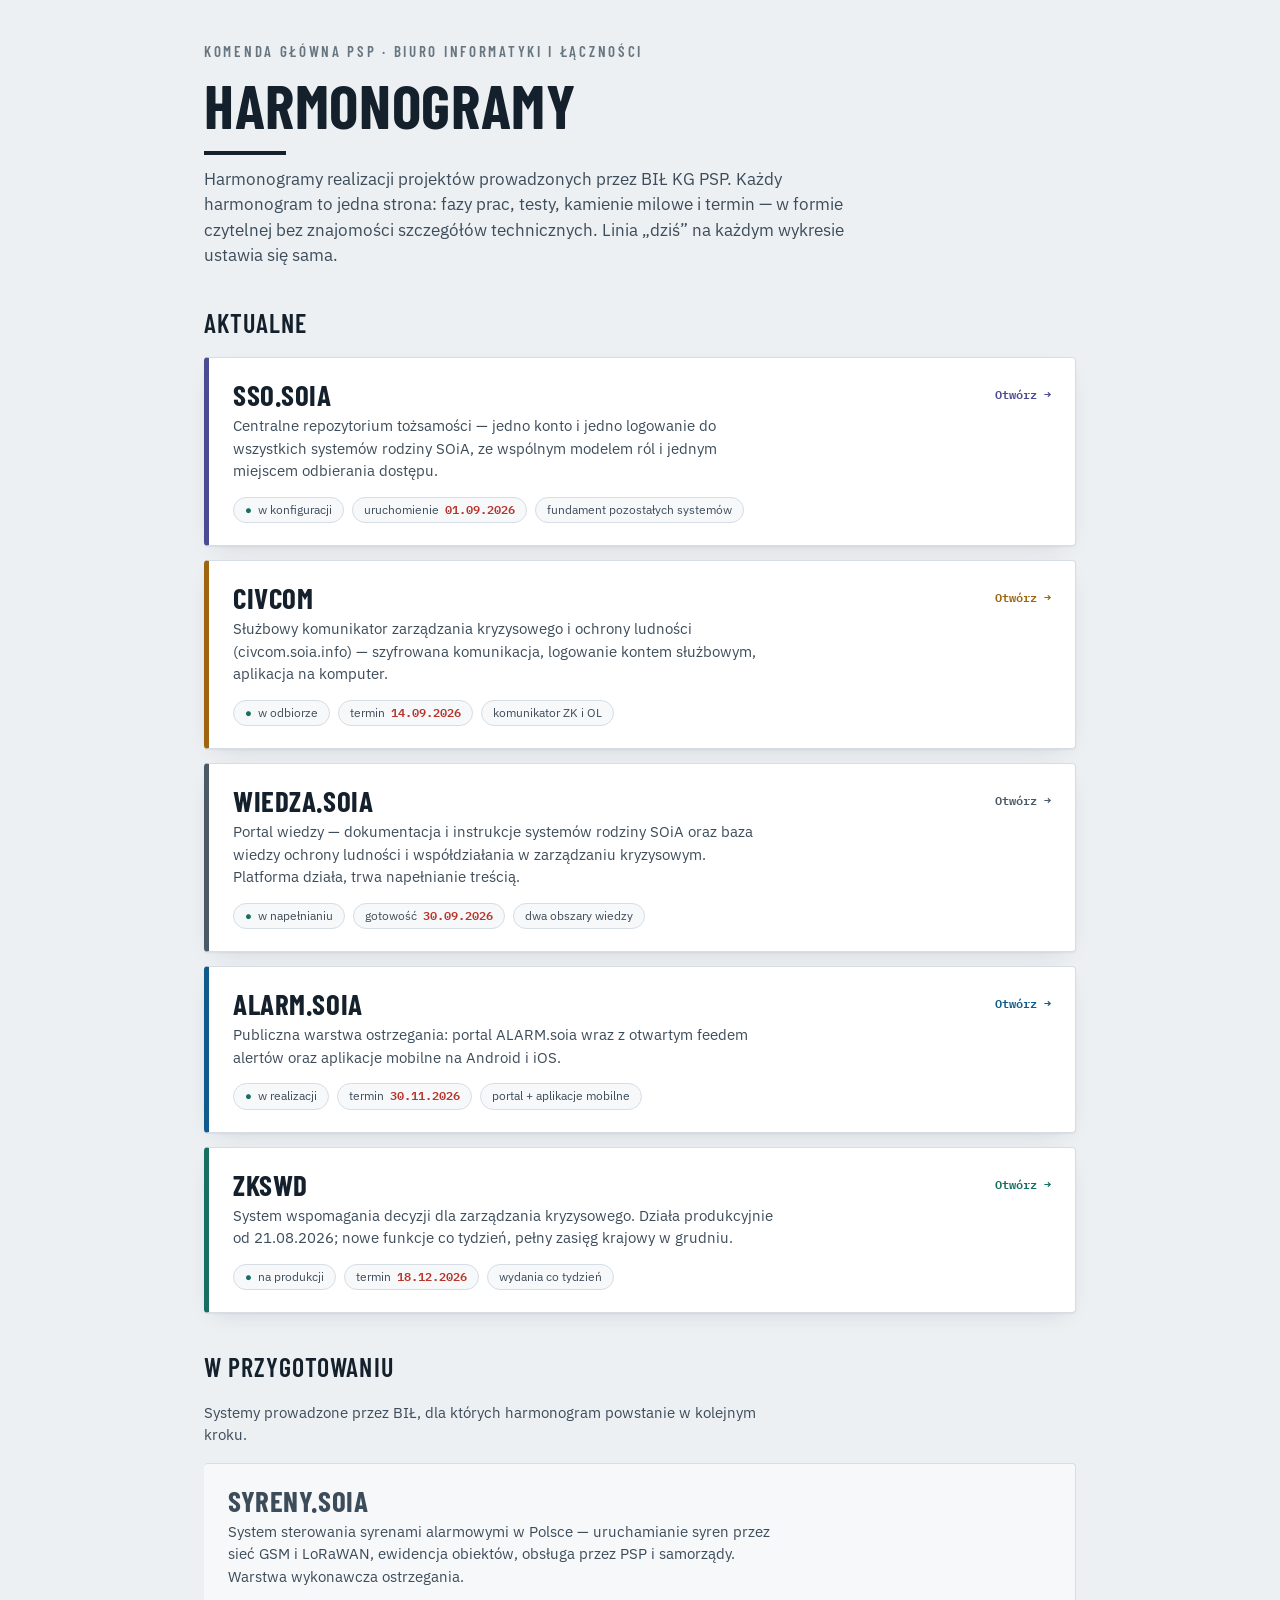
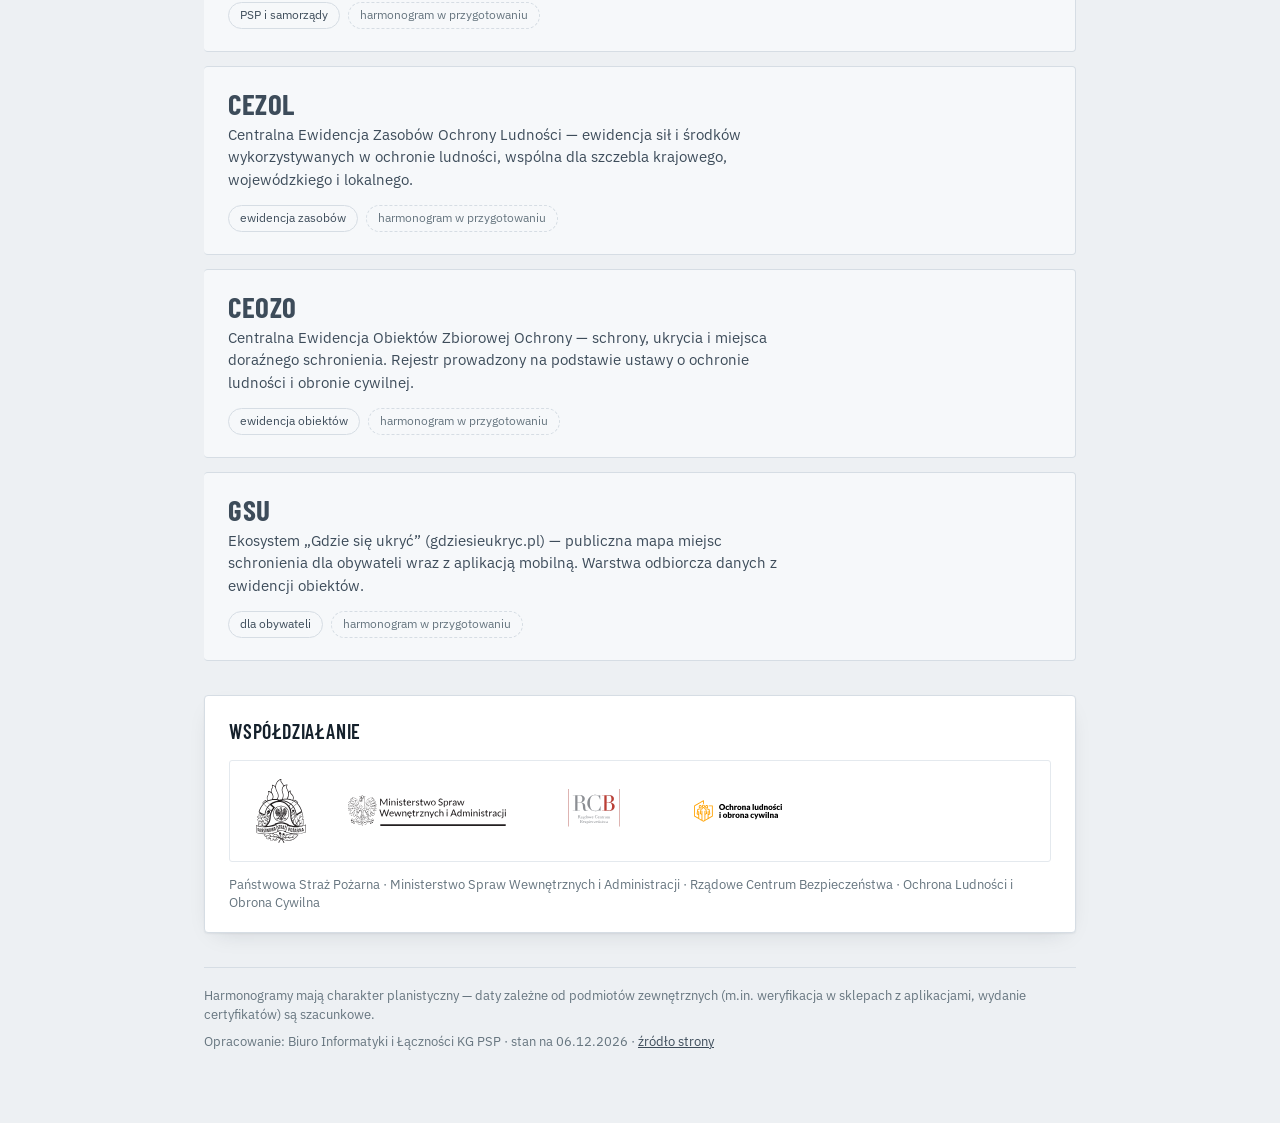
==== commit 5456058e: "Harmonogram WIEDZA.soia — gotowość portalu 30.09.2026 Portal wiedzy już działa, więc harmonogram opi" ====
--- a/index.html
+++ b/index.html
@@ -80,6 +80,17 @@
         <span class="tag live"><b>●</b> w odbiorze</span>
         <span class="tag term">termin <b>14.09.2026</b></span>
         <span class="tag">komunikator ZK i OL</span>
+      </span>
+    </a>
+
+    <a class="card" href="wiedza-soia/" style="--c:var(--lane-dep)">
+      <span class="n">WIEDZA.soia</span>
+      <span class="go">Otwórz →</span>
+      <span class="d">Portal wiedzy — dokumentacja i instrukcje systemów rodziny SOiA oraz baza wiedzy ochrony ludności i współdziałania w zarządzaniu kryzysowym. Platforma działa, trwa napełnianie treścią.</span>
+      <span class="meta">
+        <span class="tag live"><b>●</b> w napełnianiu</span>
+        <span class="tag term">gotowość <b>30.09.2026</b></span>
+        <span class="tag">dwa obszary wiedzy</span>
       </span>
     </a>
 
